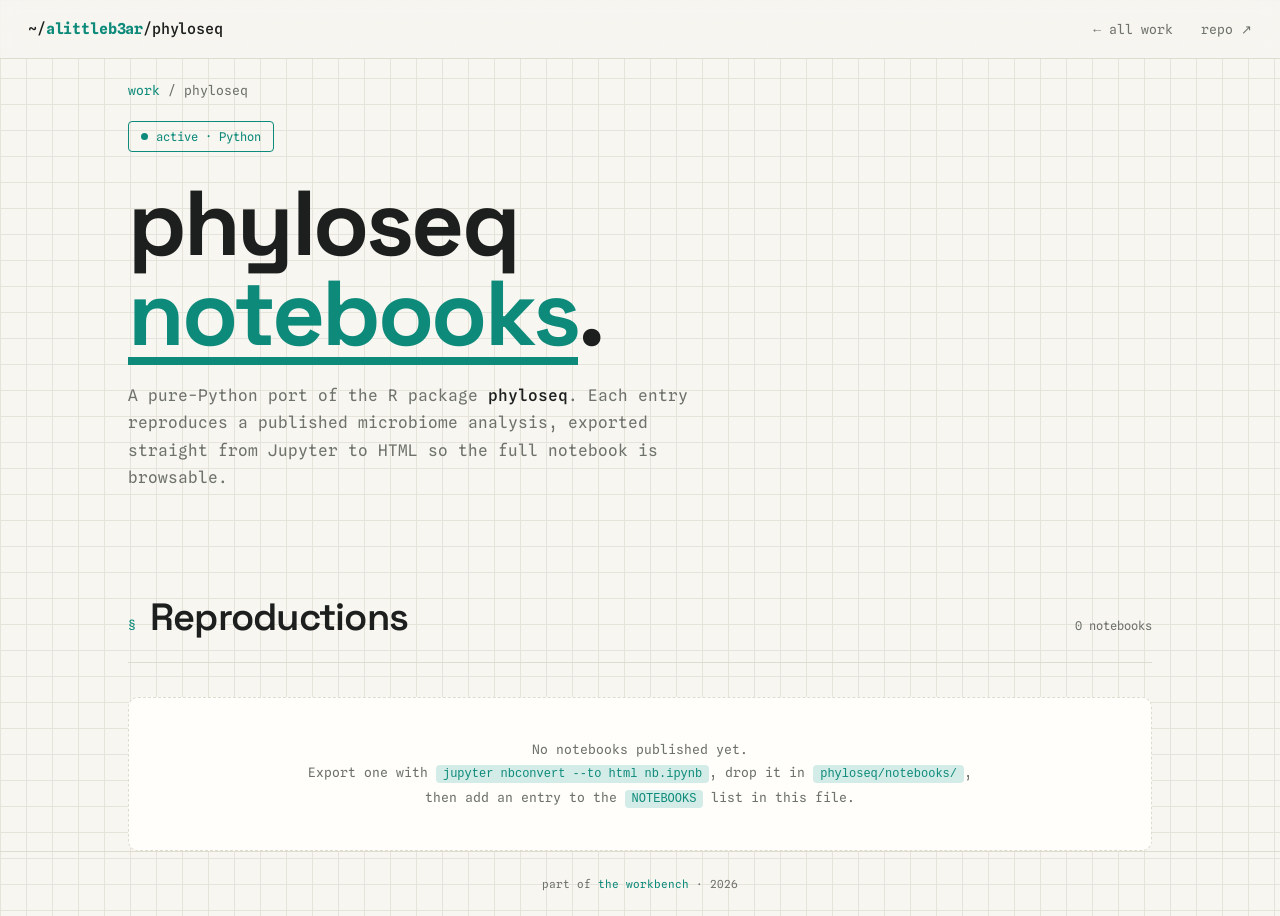
==== phyloseq/index.html @ 331d28f3 "site" ====
<!DOCTYPE html>
<html lang="en">
<head>
<meta charset="UTF-8">
<meta name="viewport" content="width=device-width, initial-scale=1.0">
<title>phyloseq — notebooks</title>
<meta name="description" content="Reproductions of published microbiome analyses in pure Python.">
<link href="https://fonts.googleapis.com/css2?family=Space+Grotesk:wght@400;500;600;700&family=Spline+Sans+Mono:wght@400;500&display=swap" rel="stylesheet">
<link rel="stylesheet" href="../assets/style.css">
</head>
<body>

<nav class="top">
  <div class="logo">~/<b>alittleb3ar</b>/phyloseq</div>
  <div class="links">
    <a href="../index.html">← all work</a>
    <a href="https://github.com/alittleb3ar/phyloseq" target="_blank" rel="noopener">repo ↗</a>
  </div>
</nav>

<header class="hero short wrap">
  <p class="crumb"><a href="../index.html">work</a> / phyloseq</p>
  <span class="stamp"><span class="pulse"></span> active · Python</span>
  <h1>phyloseq <u>notebooks</u>.</h1>
  <p class="tag">A pure-Python port of the R package <b>phyloseq</b>. Each entry reproduces a published microbiome analysis, exported straight from Jupyter to HTML so the full notebook is browsable.</p>
</header>

<main class="wrap">
  <section class="sec">
    <div class="sec-head">
      <span class="tick">§</span>
      <h2>Reproductions</h2>
      <span class="meta" id="meta"></span>
    </div>
    <div class="entries" id="entries"></div>
  </section>
</main>

<footer>part of <a href="../index.html">the workbench</a> · <span id="yr"></span></footer>

<script>
/* =========================================================
   ADD A NOTEBOOK: append an object to this list.
   1. Export your notebook:
        jupyter nbconvert --to html my_analysis.ipynb
   2. Drop the .html in   phyloseq/notebooks/
   3. Add an entry below pointing 'file' at it.
   ========================================================= */
const NOTEBOOKS = [
  // {
  //   title:"Reproducing Caporaso et al. 2011",
  //   summary:"Alpha/beta diversity across body sites from the original QIIME tutorial dataset.",
  //   file:"notebooks/caporaso-2011.html",
  //   date:"2026-01-14",
  //   tags:["diversity","ordination"]
  // },
];

document.getElementById('yr').textContent = new Date().getFullYear();

(function(){
  const wrap = document.getElementById('entries');
  document.getElementById('meta').textContent = NOTEBOOKS.length + (NOTEBOOKS.length===1?' notebook':' notebooks');

  if(NOTEBOOKS.length === 0){
    wrap.innerHTML =
      '<div class="empty">No notebooks published yet.<br>' +
      'Export one with <code>jupyter nbconvert --to html nb.ipynb</code>, ' +
      'drop it in <code>phyloseq/notebooks/</code>,<br>then add an entry to the ' +
      '<code>NOTEBOOKS</code> list in this file.</div>';
    return;
  }

  // newest first if dates are present
  const sorted = NOTEBOOKS.slice().sort((a,b)=>(b.date||'').localeCompare(a.date||''));
  sorted.forEach((n,i)=>{
    const num = String(NOTEBOOKS.length - i).padStart(2,'0');
    const tags = (n.tags||[]).map(t=>`<span>${t}</span>`).join('');
    const a = document.createElement('a');
    a.className = 'entry';
    a.href = n.file;
    a.innerHTML =
      `<div class="idx">${num}</div>
       <div class="body">
         <h3>${n.title}</h3>
         <p>${n.summary||''}</p>
         ${tags?`<div class="tags">${tags}</div>`:''}
       </div>
       <div class="right">${n.date||''}<span class="arr">↗</span></div>`;
    wrap.appendChild(a);
  });
})();
</script>
<script src="../assets/reveal.js"></script>
</body>
</html>
---- assets/style.css ----
/* ============================================================
   shared styles — workbench / lab-notebook theme
   used by:  / (home)  ·  /phyloseq/  ·  /plotline/
   ============================================================ */
   :root{
    --bg:#f7f6f1;
    --grid:#e6e4da;
    --ink:#1c1f1d;
    --mute:#6e726b;
    --accent:#0d8a7a;        /* teal fountain-pen ink */
    --accent-soft:#d3ece7;
    --paper:#fffefb;
    --line:#dedccf;
    --disp:"Space Grotesk",sans-serif;
    --mono:"Spline Sans Mono",monospace;
  }
  *{margin:0;padding:0;box-sizing:border-box}
  html{scroll-behavior:smooth}
  body{background:var(--bg);color:var(--ink);font-family:var(--disp);line-height:1.6;
    overflow-x:hidden;-webkit-font-smoothing:antialiased;
    background-image:
      linear-gradient(var(--grid) 1px,transparent 1px),
      linear-gradient(90deg,var(--grid) 1px,transparent 1px);
    background-size:26px 26px}
  ::selection{background:var(--accent);color:#fff}
  a{color:inherit;text-decoration:none}
  .wrap{max-width:1080px;margin:0 auto;padding:0 28px}
  .mono{font-family:var(--mono)}
  
  /* ---- nav ---- */
  nav.top{position:fixed;top:0;left:0;right:0;z-index:60;display:flex;
    justify-content:space-between;align-items:center;padding:16px 28px;
    background:rgba(247,246,241,.82);backdrop-filter:blur(8px);border-bottom:1px solid var(--line)}
  nav.top .logo{font-family:var(--mono);font-weight:500;font-size:15px;letter-spacing:-.01em}
  nav.top .logo b{color:var(--accent)}
  nav.top .links a{font-family:var(--mono);font-size:13px;margin-left:24px;color:var(--mute)}
  nav.top .links a:hover{color:var(--ink)}
  nav.top .links a.here{color:var(--accent)}
  @media(max-width:600px){nav.top .links a{margin-left:14px;font-size:12px}}
  
  /* ---- hero ---- */
  .hero{min-height:88vh;display:flex;flex-direction:column;justify-content:center;padding-top:80px}
  .hero.short{min-height:52vh}
  .hero .stamp{font-family:var(--mono);font-size:12px;color:var(--accent);
    border:1px solid var(--accent);display:inline-flex;align-items:center;gap:8px;
    padding:5px 12px;border-radius:4px;align-self:flex-start;margin-bottom:26px}
  .hero .stamp .pulse{width:7px;height:7px;border-radius:50%;background:var(--accent);animation:pulse 1.6s infinite}
  @keyframes pulse{0%{box-shadow:0 0 0 0 rgba(13,138,122,.5)}70%{box-shadow:0 0 0 9px rgba(13,138,122,0)}100%{box-shadow:0 0 0 0 rgba(13,138,122,0)}}
  .hero h1{font-family:var(--disp);font-weight:700;letter-spacing:-.03em;
    font-size:clamp(40px,8vw,92px);line-height:.98;max-width:14ch}
  .hero h1 u{text-decoration:none;color:var(--accent);position:relative;white-space:nowrap}
  .hero h1 u::after{content:"";position:absolute;left:0;right:0;bottom:.08em;height:.09em;
    background:var(--accent);transform:scaleX(0);transform-origin:left;
    animation:underline 1s ease .6s forwards}
  @keyframes underline{to{transform:scaleX(1)}}
  .hero .tag{font-family:var(--mono);font-size:16px;color:var(--mute);max-width:600px;margin-top:24px;line-height:1.7}
  .hero .tag b{color:var(--ink);font-weight:500}
  .hero .crumb{font-family:var(--mono);font-size:13px;color:var(--mute);margin-bottom:20px}
  .hero .crumb a{color:var(--accent)}
  
  /* ---- section head ---- */
  .sec{padding:96px 0 0}
  .sec-head{display:flex;align-items:baseline;gap:14px;margin-bottom:34px;
    border-bottom:1px solid var(--line);padding-bottom:14px}
  .sec-head .tick{font-family:var(--mono);font-size:13px;color:var(--accent)}
  .sec-head h2{font-family:var(--disp);font-weight:600;font-size:clamp(26px,4vw,38px);letter-spacing:-.02em}
  .sec-head .meta{margin-left:auto;font-family:var(--mono);font-size:12px;color:var(--mute)}
  
  /* ---- project rows (home) ---- */
  .proj{display:block;background:var(--paper);border:1px solid var(--line);border-radius:12px;
    margin-bottom:18px;overflow:hidden;position:relative;
    transition:border-color .3s,box-shadow .3s,transform .3s;
    opacity:0;transform:translateY(22px)}
  .proj.in{opacity:1;transform:none}
  .proj:hover{border-color:var(--accent);box-shadow:0 18px 40px -26px rgba(13,138,122,.5)}
  .proj-grid{display:grid;grid-template-columns:1fr 240px;align-items:stretch}
  @media(max-width:680px){.proj-grid{grid-template-columns:1fr}}
  .proj .info{padding:26px 28px}
  .proj .head{display:flex;align-items:center;gap:12px;margin-bottom:14px}
  .proj .head .lang{font-family:var(--mono);font-size:11px;color:var(--accent);
    background:var(--accent-soft);padding:3px 9px;border-radius:4px;letter-spacing:.03em}
  .proj .head .status{font-family:var(--mono);font-size:11px;color:var(--mute);margin-left:auto}
  .proj h3{font-family:var(--disp);font-weight:700;font-size:26px;letter-spacing:-.02em;margin-bottom:8px}
  .proj .desc{font-size:15px;color:var(--mute);max-width:48ch;margin-bottom:18px;line-height:1.65}
  .proj .stack{display:flex;gap:7px;flex-wrap:wrap;margin-bottom:20px}
  .proj .stack span{font-family:var(--mono);font-size:11px;color:var(--mute);
    border:1px solid var(--line);padding:3px 9px;border-radius:4px}
  .proj .open{font-family:var(--mono);font-size:13px;font-weight:500;color:var(--accent);
    display:inline-flex;align-items:center;gap:8px}
  .proj .open .arr{transition:transform .25s}
  .proj:hover .open .arr{transform:translate(3px,-3px)}
  .proj .viz{border-left:1px solid var(--line);background:
    linear-gradient(0deg,rgba(13,138,122,.03),transparent);position:relative;min-height:180px}
  @media(max-width:680px){.proj .viz{border-left:none;border-top:1px solid var(--line);min-height:140px}}
  .proj .viz canvas{width:100%;height:100%;display:block}
  .proj .viz .cap{position:absolute;left:12px;bottom:10px;font-family:var(--mono);
    font-size:10px;color:var(--mute);letter-spacing:.04em}
  .note{font-family:var(--mono);font-size:12px;color:var(--mute);margin-top:8px}
  
  /* ---- entry list (index pages: notebooks / reports) ---- */
  .entries{display:flex;flex-direction:column;gap:12px}
  .entry{display:grid;grid-template-columns:auto 1fr auto;gap:20px;align-items:center;
    background:var(--paper);border:1px solid var(--line);border-radius:10px;
    padding:20px 24px;transition:border-color .25s,box-shadow .25s,transform .25s;
    opacity:0;transform:translateY(16px)}
  .entry.in{opacity:1;transform:none}
  .entry:hover{border-color:var(--accent);box-shadow:0 14px 32px -24px rgba(13,138,122,.5);transform:translateY(-2px)}
  .entry .idx{font-family:var(--mono);font-size:13px;color:var(--accent);min-width:34px}
  .entry .body h3{font-family:var(--disp);font-weight:600;font-size:19px;letter-spacing:-.01em;margin-bottom:4px}
  .entry .body p{font-size:14px;color:var(--mute);line-height:1.5}
  .entry .body .tags{display:flex;gap:6px;flex-wrap:wrap;margin-top:9px}
  .entry .body .tags span{font-family:var(--mono);font-size:10.5px;color:var(--mute);
    border:1px solid var(--line);padding:2px 8px;border-radius:4px}
  .entry .right{text-align:right;font-family:var(--mono);font-size:12px;color:var(--mute);white-space:nowrap}
  .entry .right .arr{display:block;color:var(--accent);font-size:16px;margin-top:6px;transition:transform .25s}
  .entry:hover .right .arr{transform:translate(3px,-3px)}
  @media(max-width:600px){
    .entry{grid-template-columns:auto 1fr;gap:14px}
    .entry .right{grid-column:2;text-align:left;margin-top:6px}
    .entry .right .arr{display:inline;margin-left:8px}
  }
  
  /* empty state */
  .empty{background:var(--paper);border:1px dashed var(--line);border-radius:10px;
    padding:40px 28px;text-align:center;font-family:var(--mono);font-size:13px;color:var(--mute);line-height:1.8}
  .empty code{background:var(--accent-soft);color:var(--accent);padding:2px 7px;border-radius:4px;font-size:12px}
  
  /* ---- about ---- */
  .about{display:grid;grid-template-columns:1.5fr 1fr;gap:50px;align-items:start}
  @media(max-width:740px){.about{grid-template-columns:1fr;gap:28px}}
  .about .lead{font-size:clamp(20px,2.6vw,27px);line-height:1.45;letter-spacing:-.01em;font-weight:500}
  .about .lead em{color:var(--accent);font-style:normal}
  .about .body p{font-family:var(--mono);font-size:13.5px;color:var(--mute);margin-bottom:14px;line-height:1.7}
  .about .card{background:var(--paper);border:1px solid var(--line);border-radius:10px;padding:18px 20px}
  .about .card .row{display:flex;justify-content:space-between;font-family:var(--mono);
    font-size:13px;padding:8px 0;border-bottom:1px dashed var(--line)}
  .about .card .row:last-child{border:none}
  .about .card .row span{color:var(--mute)}
  
  /* ---- contact ---- */
  .contact{padding:120px 0 70px}
  .contact .tick{font-family:var(--mono);font-size:13px;color:var(--accent);margin-bottom:14px}
  .contact h2{font-family:var(--disp);font-weight:700;font-size:clamp(38px,8vw,86px);
    letter-spacing:-.03em;line-height:.95;margin-bottom:30px}
  .contact h2 a{color:var(--accent);border-bottom:3px solid var(--accent-soft);transition:border-color .25s}
  .contact h2 a:hover{border-color:var(--accent)}
  .contact .row{display:flex;gap:22px;flex-wrap:wrap;font-family:var(--mono);font-size:13px}
  .contact .row a{color:var(--mute);border-bottom:1px solid var(--line);padding-bottom:2px;transition:.25s}
  .contact .row a:hover{color:var(--accent);border-color:var(--accent)}
  
  footer{padding:24px;text-align:center;font-family:var(--mono);font-size:11px;
    color:var(--mute);border-top:1px solid var(--line)}
  footer a{color:var(--accent)}
  
  @media(prefers-reduced-motion:reduce){
    *{animation:none!important;transition:opacity .3s!important}
    .proj,.entry{opacity:1!important;transform:none!important}
    .hero h1 u::after{transform:scaleX(1)}
  }
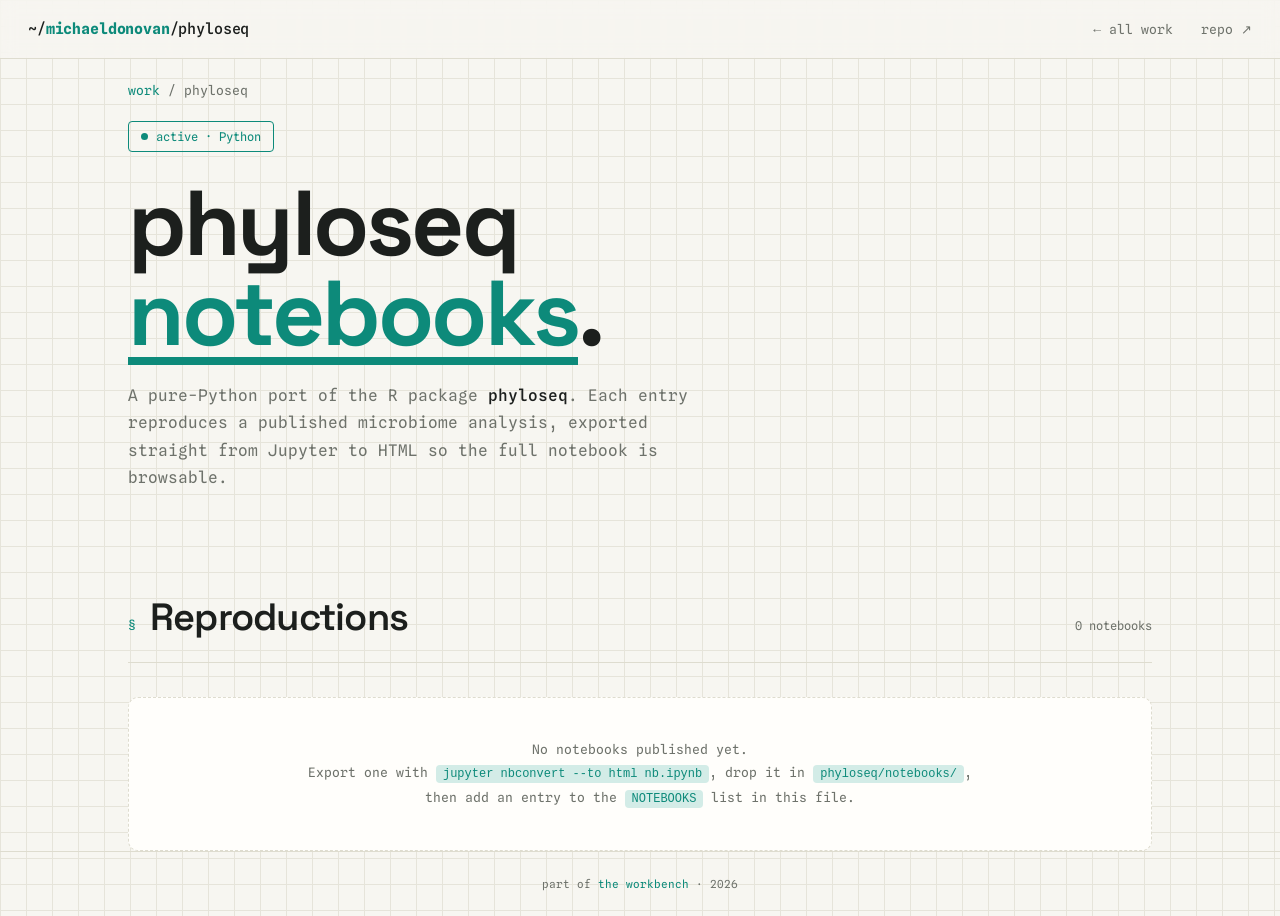
==== commit 61300132: "name" ====
--- a/phyloseq/index.html
+++ b/phyloseq/index.html
@@ -11,7 +11,7 @@
 <body>
 
 <nav class="top">
-  <div class="logo">~/<b>alittleb3ar</b>/phyloseq</div>
+  <div class="logo">~/<b>michaeldonovan</b>/phyloseq</div>
   <div class="links">
     <a href="../index.html">← all work</a>
     <a href="https://github.com/alittleb3ar/phyloseq" target="_blank" rel="noopener">repo ↗</a>
